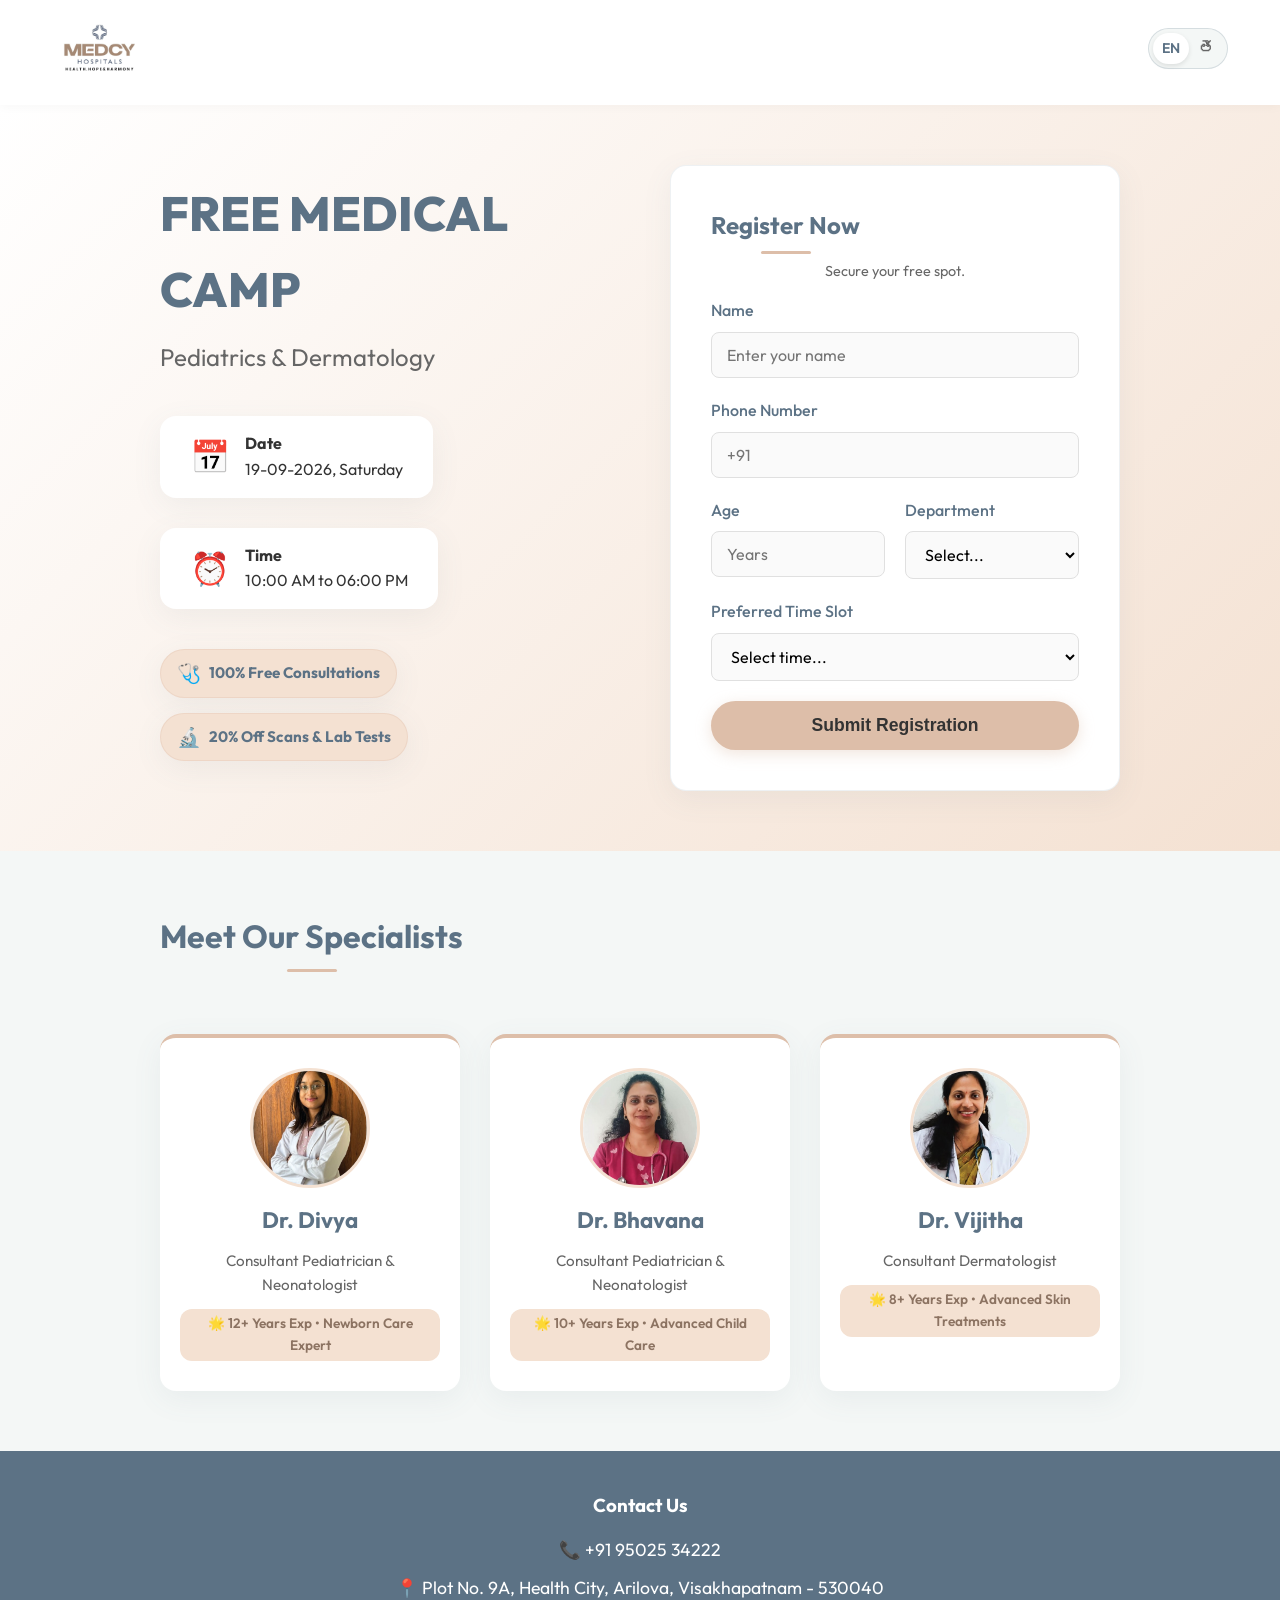
==== index.html @ 4760261a "feat: implement landing page for hospital advertisement with responsive CSS and language toggle func" ====
<!DOCTYPE html>
<html lang="en">

<head>
    <meta charset="UTF-8">
    <meta name="viewport" content="width=device-width, initial-scale=1.0">
    <title>Free Medical Camp | Medcy Hospitals</title>
    <meta name="description"
        content="Register for the Free Pediatrics and Dermatology Medical Camp at Medcy Hospitals, Visakhapatnam.">
    <link rel="stylesheet" href="style.css">
    <link href="https://fonts.googleapis.com/css2?family=Outfit:wght@300;400;500;600;700;800&display=swap"
        rel="stylesheet">
    
    <!-- Google tag (gtag.js) -->
    <script async src="https://www.googletagmanager.com/gtag/js?id=G-9KYE0B16S8"></script>
    <script>
      window.dataLayer = window.dataLayer || [];
      function gtag(){dataLayer.push(arguments);}
      gtag('js', new Date());

      gtag('config', 'G-9KYE0B16S8');
    </script>
</head>

<body>
    <nav class="navbar">
        <div class="container nav-container">
            <img src="logo.jpeg" alt="Medcy Hospitals Logo" class="logo">
            <div class="lang-toggle">
                <input type="checkbox" id="lang-switch" class="lang-switch">
                <label for="lang-switch" class="lang-label">
                    <span class="en-label active">EN</span>
                    <span class="te-label">తె</span>
                </label>
            </div>
        </div>
    </nav>

    <header class="hero">
        <div class="container hero-container">
            <div class="hero-content">
                <h1 class="hero-title" data-en="FREE MEDICAL CAMP" data-te="ఉచిత వైద్య శిబిరం">FREE MEDICAL CAMP</h1>
                <p class="hero-subtitle" data-en="Pediatrics & Dermatology"
                    data-te="చర్మవ్యాధుల మరియు పిల్లల వైద్య శిబిరం">Pediatrics & Dermatology</p>

                <div class="hero-details">
                    <div class="detail-card">
                        <span class="icon">📅</span>
                        <div>
                            <strong data-en="Date" data-te="తేదీ">Date</strong>
                            <p data-en="19-09-2026, Saturday" data-te="19-09-2026 శనివారం">19-09-2026, Saturday</p>
                        </div>
                    </div>
                    <div class="detail-card">
                        <span class="icon">⏰</span>
                        <div>
                            <strong data-en="Time" data-te="సమయం">Time</strong>
                            <p data-en="10:00 AM to 06:00 PM" data-te="ఉ 10:00 గం నుండి మ 06:00 గం వరకు">10:00 AM to
                                06:00 PM</p>
                        </div>
                    </div>
                </div>

                <div class="hero-benefits">
                    <span class="benefit-pill"><span class="icon">🩺</span> <strong data-en="100% Free Consultations"
                            data-te="ఉచిత సంప్రదింపులు">100% Free Consultations</strong></span>
                    <span class="benefit-pill"><span class="icon">🔬</span> <strong data-en="20% Off Scans & Lab Tests"
                            data-te="స్కాన్లు మరియు పరీక్షలపై 20% తగ్గింపు">20% Off Scans & Lab Tests</strong></span>
                </div>
            </div>

            <div class="hero-form">
                <div class="form-wrapper">
                    <h2 class="section-title text-center" style="font-size: 1.5rem; margin-bottom: 1rem;"
                        data-en="Register Now" data-te="ఇప్పుడే నమోదు చేసుకోండి">Register Now</h2>
                    <p class="text-center form-subtitle" style="margin-bottom: 15px; font-size: 0.9rem;"
                        data-en="Secure your free spot." data-te="ఉచిత స్లాట్‌ను బుక్ చేసుకోండి.">Secure your free spot.
                    </p>

                    <form id="registrationForm" class="registration-form">
                        <div class="form-group">
                            <label for="name" data-en="Name" data-te="పేరు">Name</label>
                            <input type="text" id="name" name="name" required placeholder="Enter your name">
                        </div>

                        <div class="form-group">
                            <label for="phone" data-en="Phone Number" data-te="ఫోన్ నంబర్">Phone Number</label>
                            <input type="tel" id="phone" name="phone" required placeholder="+91" pattern="[0-9]{10}">
                        </div>

                        <div class="form-row">
                            <div class="form-group half-width">
                                <label for="age" data-en="Age" data-te="వయస్సు">Age</label>
                                <input type="number" id="age" name="age" required min="0" max="120" placeholder="Years">
                            </div>

                            <div class="form-group half-width">
                                <label for="speciality" data-en="Department" data-te="విభాగం">Department</label>
                                <select id="speciality" name="speciality" required>
                                    <option value="" disabled selected data-en="Select..." data-te="ఎంచుకోండి...">
                                        Select...</option>
                                    <option value="Pediatrics" data-en="Pediatrics" data-te="పిల్లల వైద్యం">Pediatrics
                                    </option>
                                    <option value="Dermatology" data-en="Dermatology" data-te="చర్మవ్యాధుల">Dermatology
                                    </option>
                                </select>
                            </div>
                        </div>

                        <div class="form-group">
                            <label for="timeSlot" data-en="Preferred Time Slot" data-te="సమయాన్ని ఎంచుకోండి">Preferred
                                Time Slot</label>
                            <select id="timeSlot" name="timeSlot" required>
                                <option value="" disabled selected data-en="Select time..." data-te="సమయం...">Select
                                    time...</option>
                                <option value="10:00 AM - 11:00 AM">10:00 AM - 11:00 AM</option>
                                <option value="11:00 AM - 12:00 PM">11:00 AM - 12:00 PM</option>
                                <option value="12:00 PM - 01:00 PM">12:00 PM - 01:00 PM</option>
                                <option value="01:00 PM - 02:00 PM">01:00 PM - 02:00 PM</option>
                                <option value="02:00 PM - 03:00 PM">02:00 PM - 03:00 PM</option>
                                <option value="03:00 PM - 04:00 PM">03:00 PM - 04:00 PM</option>
                                <option value="04:00 PM - 05:00 PM">04:00 PM - 05:00 PM</option>
                                <option value="05:00 PM - 06:00 PM">05:00 PM - 06:00 PM</option>
                            </select>
                        </div>

                        <button type="submit" class="btn-primary full-width" id="submitBtn">
                            <span class="btn-text" data-en="Submit Registration" data-te="నమోదు సమర్పించండి">Submit
                                Registration</span>
                            <span class="loader" style="display: none;"></span>
                        </button>
                    </form>

                    <div id="successMessage" class="success-message" style="display: none;">
                        <div class="success-icon"
                            style="width: 40px; height: 40px; font-size: 20px; margin-bottom: 10px;">✓</div>
                        <h3 data-en="Success!" data-te="విజయవంతమైంది!" style="font-size: 1.2rem;">Success!</h3>
                        <p data-en="We will contact you shortly." data-te="మేము త్వరలో మిమ్మల్ని సంప్రదిస్తాము."
                            style="font-size: 0.9rem;">We will contact you shortly.</p>
                    </div>
                </div>
            </div>
        </div>
    </header>
    <section class="doctors-section">
        <div class="container">
            <h2 class="section-title text-center" data-en="Meet Our Specialists" data-te="మా నిపుణులు">Meet Our
                Specialists</h2>
            <div class="doctors-grid">
                <div class="doctor-card">
                    <img src="dr-divya.png" alt="Dr. Divya" class="doctor-img">
                    <h3 data-en="Dr. Divya" data-te="Dr. దివ్య">Dr. Divya</h3>
                    <p data-en="Consultant Pediatrician & Neonatologist"
                        data-te="కన్సల్టెంట్ పీడియాట్రీషియన్ & నియోనేటాలజిస్ట్">Consultant Pediatrician & Neonatologist
                    </p>
                    <span class="doc-exp" data-en="🌟 12+ Years Exp • Newborn Care Expert"
                        data-te="🌟 12+ సంవత్సరాల అనుభవం • నియోనేటల్ నిపుణులు">🌟 12+ Years Exp • Newborn Care
                        Expert</span>
                </div>
                <div class="doctor-card">
                    <img src="dr-bhavana.png" alt="Dr. Bhavana" class="doctor-img">
                    <h3 data-en="Dr. Bhavana" data-te="Dr. భావన">Dr. Bhavana</h3>
                    <p data-en="Consultant Pediatrician & Neonatologist"
                        data-te="కన్సల్టెంట్ పీడియాట్రీషియన్ & నియోనేటాలజిస్ట్">Consultant Pediatrician & Neonatologist
                    </p>
                    <span class="doc-exp" data-en="🌟 10+ Years Exp • Advanced Child Care"
                        data-te="🌟 10+ సంవత్సరాల అనుభవం • పీడియాట్రిక్ నిపుణులు">🌟 10+ Years Exp • Advanced Child
                        Care</span>
                </div>
                <div class="doctor-card">
                    <img src="dr-vijitha.png" alt="Dr. Vijitha" class="doctor-img">
                    <h3 data-en="Dr. Vijitha" data-te="Dr. విజ్ఞత">Dr. Vijitha</h3>
                    <p data-en="Consultant Dermatologist" data-te="కన్సల్టెంట్ డెర్మటాలజిస్ట్">Consultant Dermatologist
                    </p>
                    <span class="doc-exp" data-en="🌟 8+ Years Exp • Advanced Skin Treatments"
                        data-te="🌟 8+ సంవత్సరాల అనుభవం • చర్మ వ్యాధుల నిపుణులు">🌟 8+ Years Exp • Advanced Skin
                        Treatments</span>
                </div>
            </div>
        </div>
    </section>

    <footer class="footer">
        <div class="container footer-content">
            <div class="contact-info">
                <h3 data-en="Contact Us" data-te="మమ్మల్ని సంప్రదించండి">Contact Us</h3>
                <p>📞 <a href="tel:+919502534222">+91 95025 34222</a></p>
                <p>📍 <span data-en="Plot No. 9A, Health City, Arilova, Visakhapatnam - 530040"
                        data-te="ప్లాట్ నెం. 9A, హెల్త్ సిటీ, ఆరిలోవ, విశాఖపట్నం - 530040">Plot No. 9A, Health City,
                        Arilova, Visakhapatnam - 530040</span></p>
            </div>
        </div>
    </footer>

    <script src="script.js"></script>
</body>

</html>
---- style.css ----
:root {
    /* Soft Pastel Palette */
    --primary-color: #5C7285;
    /* Slate Blue */
    --primary-light: #7A93A7;
    --secondary-color: #DDBEA9;
    /* Warm Sand */
    --secondary-hover: #CBA58C;
    --accent-color: #F4E1D2;
    /* Soft Peach */
    --bg-color: #F4F7F6;
    /* Light Pastel Blue/Gray */
    --bg-white: #FFFFFF;
    --text-main: #333333;
    --text-muted: #666666;

    --border-radius: 16px;
    --transition: all 0.3s ease;
    --shadow-soft: 0 8px 30px rgba(92, 114, 133, 0.08);
    --shadow-hover: 0 12px 40px rgba(92, 114, 133, 0.15);
}

* {
    margin: 0;
    padding: 0;
    box-sizing: border-box;
}

html {
    /* Native scrolling feels best */
}

body {
    font-family: 'Outfit', sans-serif;
    background-color: var(--bg-color);
    color: var(--text-main);
    line-height: 1.6;
}

.container {
    width: 100%;
    max-width: 1000px;
    margin: 0 auto;
    padding: 0 20px;
}

.text-center {
    text-align: center;
}

/* Typography */
h1,
h2,
h3 {
    color: var(--primary-color);
    font-weight: 700;
}

.section-title {
    font-size: 2rem;
    margin-bottom: 2rem;
    position: relative;
    display: inline-block;
}

.section-title::after {
    content: '';
    position: absolute;
    bottom: -10px;
    left: 50%;
    transform: translateX(-50%);
    width: 50px;
    height: 3px;
    background-color: var(--secondary-color);
    border-radius: 2px;
}

/* Navigation & Toggle */
.navbar {
    background-color: var(--bg-white);
    padding: 5px 0;
    box-shadow: 0 2px 10px rgba(0, 0, 0, 0.03);
    position: sticky;
    top: 0;
    z-index: 100;
}

.nav-container {
    display: flex;
    justify-content: space-between;
    align-items: center;
    max-width: 95% !important;
}

.logo {
    height: 95px;
    object-fit: contain;
}

.lang-toggle {
    position: relative;
}

.lang-switch {
    display: none;
}

.lang-label {
    display: flex;
    background-color: var(--bg-color);
    border-radius: 30px;
    padding: 4px;
    cursor: pointer;
    position: relative;
    width: 80px;
    border: 1px solid rgba(92, 114, 133, 0.2);
}

.lang-label span {
    flex: 1;
    text-align: center;
    font-size: 14px;
    font-weight: 600;
    z-index: 2;
    padding: 4px 0;
    color: var(--text-muted);
    transition: var(--transition);
}

.lang-label span.active {
    color: var(--primary-color);
}

.lang-label::after {
    content: '';
    position: absolute;
    top: 4px;
    left: 4px;
    width: 36px;
    height: calc(100% - 8px);
    background-color: var(--bg-white);
    border-radius: 20px;
    box-shadow: 0 2px 5px rgba(0, 0, 0, 0.1);
    z-index: 1;
    transition: var(--transition);
}

.lang-switch:checked+.lang-label::after {
    transform: translateX(36px);
}

/* Hero Section */
.hero {
    padding: 60px 0;
    background: linear-gradient(135deg, var(--bg-white) 0%, var(--accent-color) 100%);
}

.hero-container {
    display: flex;
    align-items: center;
    gap: 40px;
    justify-content: space-between;
}

.hero-content {
    flex: 1;
    text-align: left;
}

.hero-form {
    flex: 0 0 450px;
}

.hero-title {
    font-size: 3rem;
    font-weight: 800;
    margin-bottom: 10px;
    color: var(--primary-color);
}

.hero-subtitle {
    font-size: 1.5rem;
    color: var(--text-muted);
    margin-bottom: 40px;
}

.hero-details {
    display: flex;
    justify-content: flex-start;
    gap: 30px;
    margin-bottom: 40px;
    flex-wrap: wrap;
}

.detail-card {
    background: var(--bg-white);
    padding: 15px 30px;
    border-radius: var(--border-radius);
    box-shadow: var(--shadow-soft);
    display: flex;
    align-items: center;
    gap: 15px;
    text-align: left;
}

.detail-card .icon {
    font-size: 2rem;
}

/* Hero Benefits Pills */
.hero-benefits {
    display: flex;
    gap: 15px;
    flex-wrap: wrap;
    margin-bottom: 20px;
}

.benefit-pill {
    display: inline-flex;
    align-items: center;
    gap: 8px;
    background-color: var(--accent-color);
    color: var(--primary-color);
    padding: 8px 16px;
    border-radius: 30px;
    font-weight: 600;
    font-size: 0.95rem;
    box-shadow: var(--shadow-soft);
    border: 1px solid rgba(221, 190, 169, 0.3);
}

.benefit-pill .icon {
    font-size: 1.2rem;
}

/* Doctors Section */
.doctors-section {
    padding: 60px 0;
    background-color: var(--bg-color);
}

.doctors-grid {
    display: grid;
    grid-template-columns: repeat(auto-fit, minmax(250px, 1fr));
    gap: 30px;
    margin-top: 40px;
}

.doctor-card {
    background: var(--bg-white);
    padding: 30px 20px;
    border-radius: var(--border-radius);
    text-align: center;
    box-shadow: var(--shadow-soft);
    border-top: 4px solid var(--secondary-color);
    transition: var(--transition);
}

.doctor-card:hover {
    transform: translateY(-5px);
    box-shadow: var(--shadow-hover);
}

.doctor-img {
    width: 120px;
    height: 120px;
    border-radius: 50%;
    object-fit: cover;
    margin: 0 auto 15px auto;
    border: 3px solid var(--accent-color);
    background-color: var(--bg-color);
    display: block;
}

.doctor-card h3 {
    margin-bottom: 10px;
    font-size: 1.4rem;
}

.doctor-card p {
    color: var(--text-muted);
    font-size: 0.95rem;
}

.doc-exp {
    display: inline-block;
    margin-top: 12px;
    font-size: 0.85rem;
    color: #8c7362;
    font-weight: 600;
    background-color: var(--accent-color);
    padding: 4px 10px;
    border-radius: 12px;
}

/* Form Styling */

.form-wrapper {
    max-width: 600px;
    margin: 0 auto;
    background: var(--bg-white);
    padding: 40px;
    border-radius: var(--border-radius);
    box-shadow: var(--shadow-soft);
    border: 1px solid rgba(92, 114, 133, 0.1);
}

.form-subtitle {
    margin-bottom: 30px;
    color: var(--text-muted);
}

.form-group {
    margin-bottom: 20px;
}

.form-row {
    display: flex;
    gap: 20px;
}

.half-width {
    flex: 1;
}

label {
    display: block;
    margin-bottom: 8px;
    font-weight: 500;
    color: var(--primary-color);
}

input,
select {
    width: 100%;
    padding: 12px 15px;
    border: 1px solid #E0E0E0;
    border-radius: 8px;
    font-family: inherit;
    font-size: 1rem;
    background-color: #FAFAFA;
    transition: var(--transition);
}

input:focus,
select:focus {
    outline: none;
    border-color: var(--primary-color);
    background-color: var(--bg-white);
    box-shadow: 0 0 0 3px rgba(92, 114, 133, 0.1);
}

/* Buttons */
.btn-primary {
    display: inline-flex;
    align-items: center;
    justify-content: center;
    background-color: var(--secondary-color);
    color: var(--text-main);
    padding: 14px 30px;
    border: none;
    border-radius: 30px;
    font-size: 1.1rem;
    font-weight: 600;
    text-decoration: none;
    cursor: pointer;
    transition: var(--transition);
    box-shadow: 0 4px 15px rgba(221, 190, 169, 0.4);
}

.btn-primary:hover {
    background-color: var(--secondary-hover);
    transform: translateY(-2px);
    box-shadow: 0 6px 20px rgba(203, 165, 140, 0.5);
}

.full-width {
    width: 100%;
}

/* Loader */
.loader {
    width: 20px;
    height: 20px;
    border: 3px solid rgba(255, 255, 255, 0.3);
    border-radius: 50%;
    border-top-color: var(--text-main);
    animation: spin 1s ease-in-out infinite;
}

@keyframes spin {
    to {
        transform: rotate(360deg);
    }
}

/* Success Message */
.success-message {
    text-align: center;
    padding: 30px;
}

.success-icon {
    width: 60px;
    height: 60px;
    background-color: #4CAF50;
    color: white;
    border-radius: 50%;
    display: flex;
    align-items: center;
    justify-content: center;
    font-size: 30px;
    margin: 0 auto 20px;
}

/* Footer */
.footer {
    background-color: var(--primary-color);
    color: white;
    padding: 40px 0 20px;
    text-align: center;
}

.footer h3 {
    color: white;
    margin-bottom: 15px;
}

.footer a {
    color: white;
    text-decoration: none;
}

.footer a:hover {
    text-decoration: underline;
}

.contact-info p {
    margin-bottom: 10px;
    font-size: 1.1rem;
}

/* Responsive */
@media (max-width: 768px) {
    .logo {
        height: 50px;
    }

    .hero-container {
        flex-direction: column;
        gap: 20px;
    }

    .hero-content {
        text-align: center;
    }

    .hero-details {
        justify-content: center;
        gap: 15px;
    }

    .detail-card {
        padding: 10px 15px;
        width: 100%;
        justify-content: center;
    }

    .hero-benefits {
        justify-content: center;
        gap: 10px;
    }

    .hero-form {
        flex: 1;
        width: 100%;
    }

    .hero-title {
        font-size: 2rem;
    }

    .hero-subtitle {
        font-size: 1.1rem;
        margin-bottom: 20px;
    }

    .form-row {
        flex-direction: column;
        gap: 15px;
    }

    .form-wrapper {
        padding: 20px;
    }

    .section-title {
        font-size: 1.75rem;
    }

    .doctor-card {
        padding: 20px 15px;
    }
}
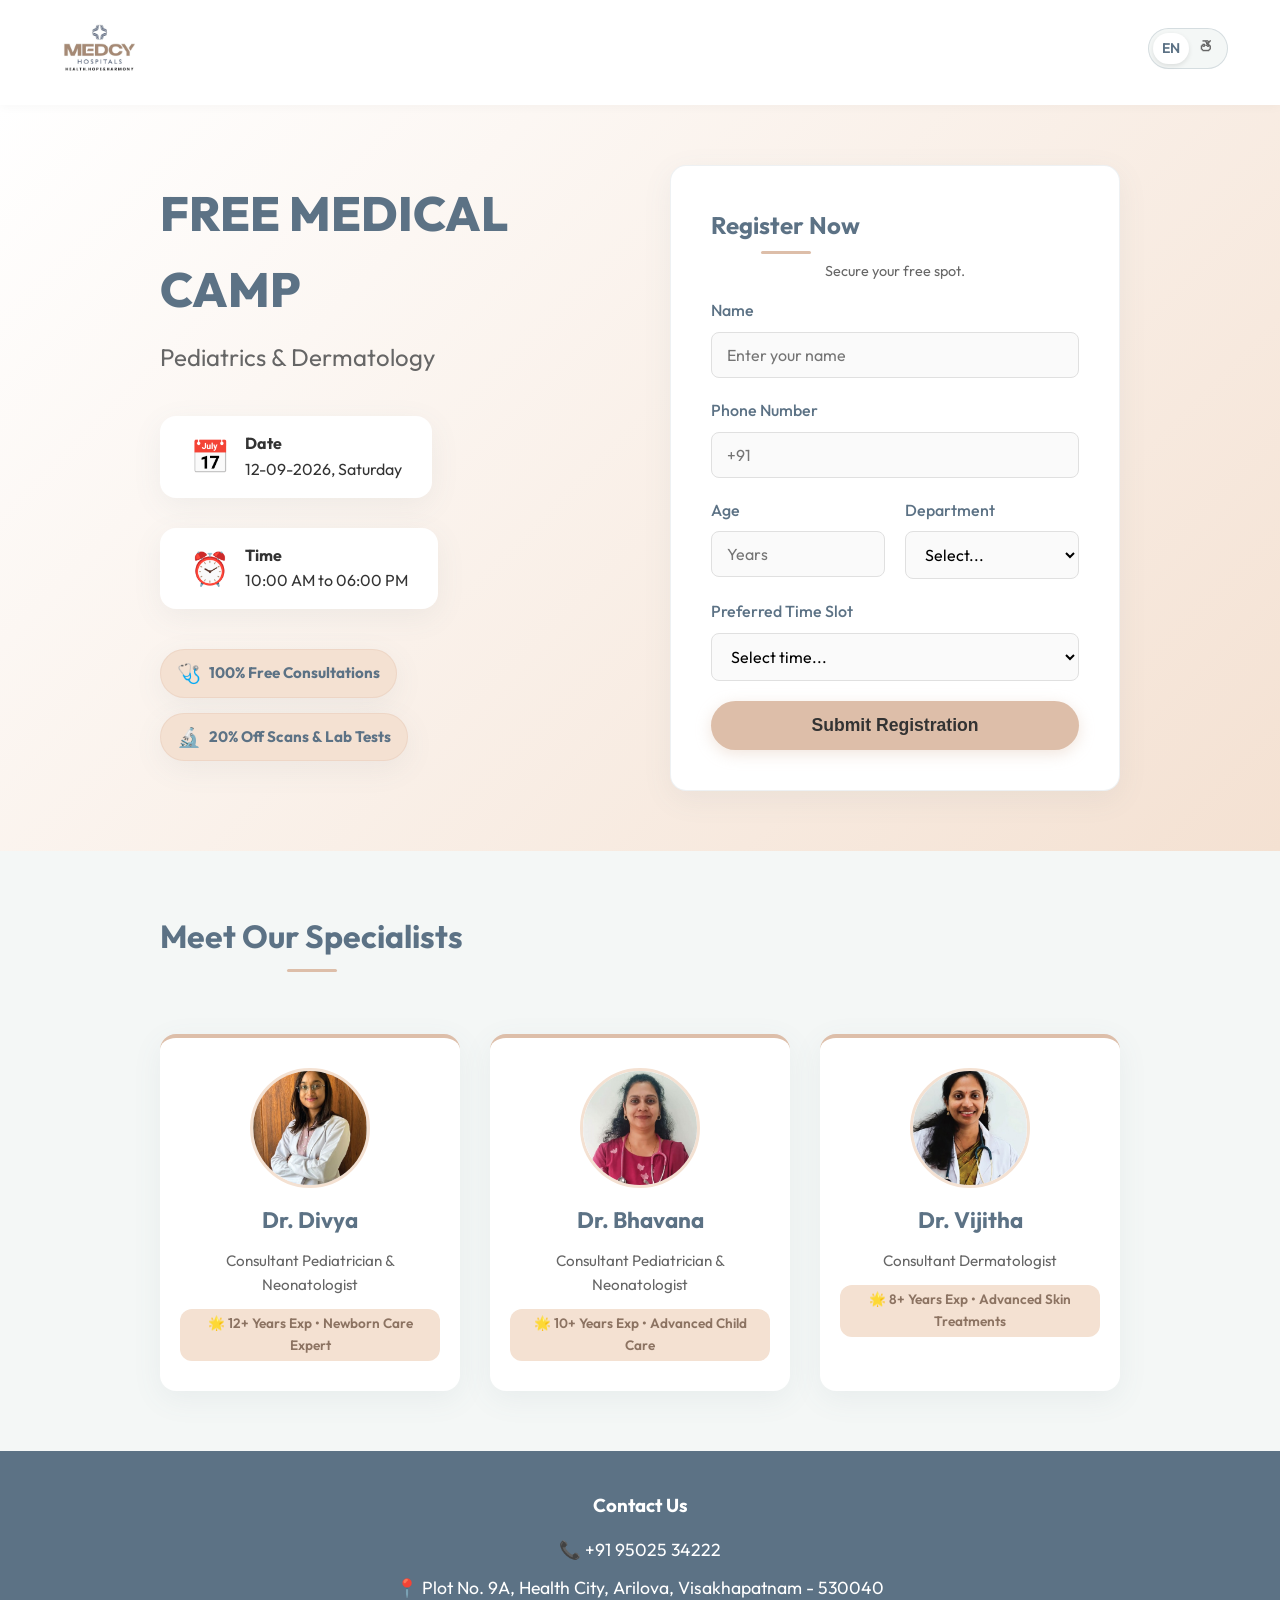
==== commit 97a992eb: "Update event date in index.html" ====
--- a/index.html
+++ b/index.html
@@ -48,7 +48,7 @@
                         <span class="icon">📅</span>
                         <div>
                             <strong data-en="Date" data-te="తేదీ">Date</strong>
-                            <p data-en="19-09-2026, Saturday" data-te="19-09-2026 శనివారం">19-09-2026, Saturday</p>
+                            <p data-en="19-09-2026, Saturday" data-te="19-09-2026 శనివారం">12-09-2026, Saturday</p>
                         </div>
                     </div>
                     <div class="detail-card">
@@ -195,4 +195,4 @@
     <script src="script.js"></script>
 </body>
 
-</html>+</html>
